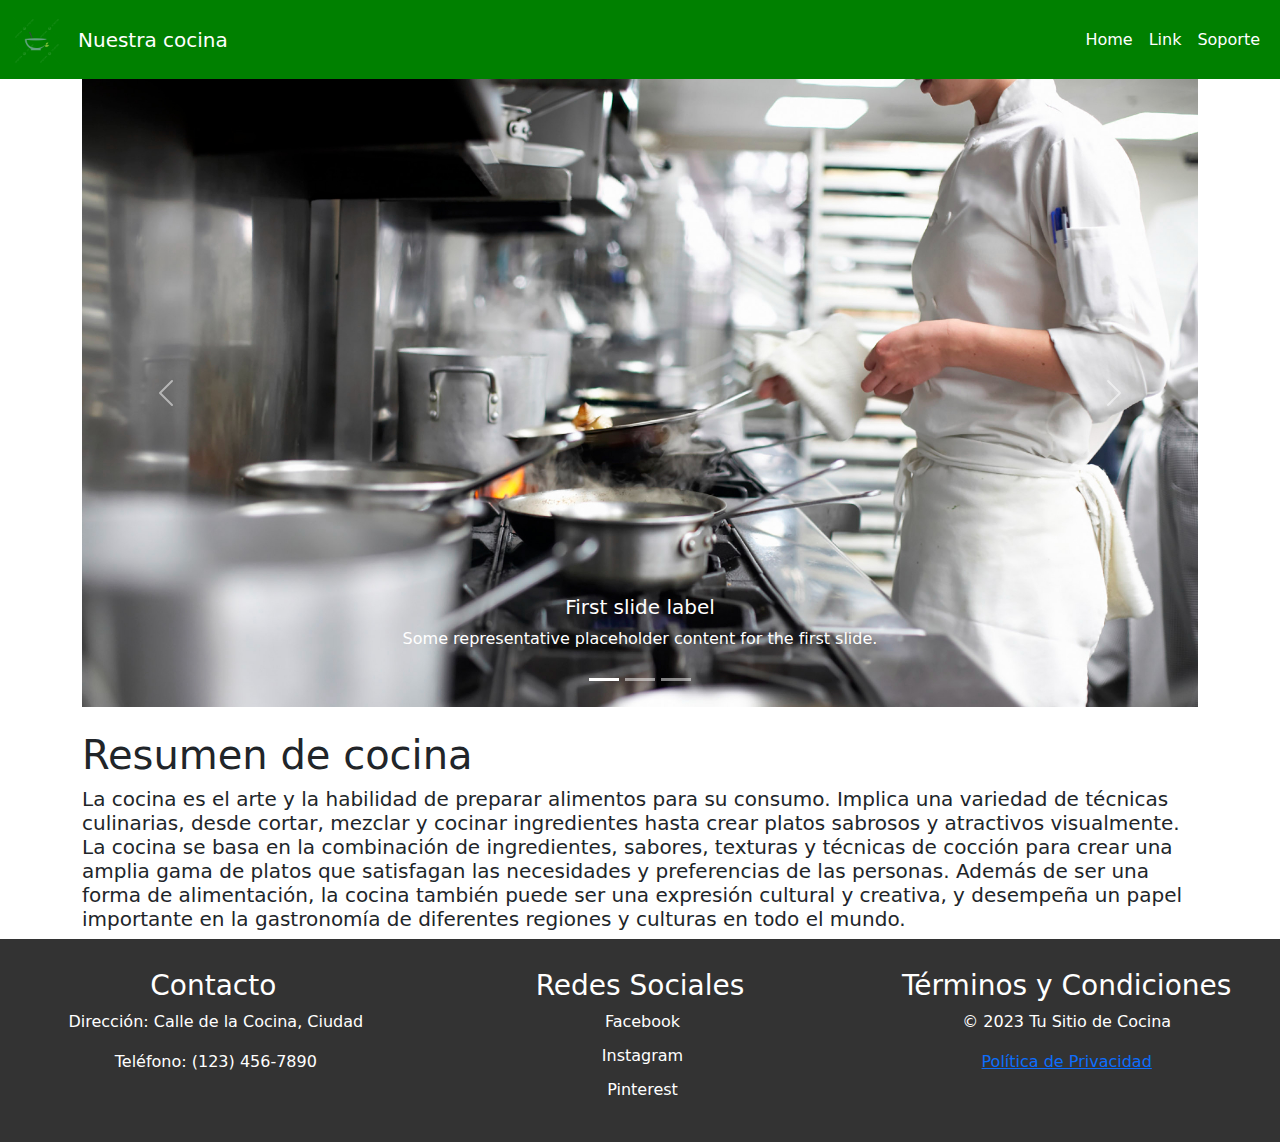
==== index.html @ e3141b08 "final" ====
<!doctype html>
<html lang="es">
<head>
    <meta charset="UTF-8">
    <meta name="viewport"
          content="width=device-width, user-scalable=no, initial-scale=1.0, maximum-scale=1.0, minimum-scale=1.0">
    <meta http-equiv="X-UA-Compatible" content="ie=edge">
    
    <title>Nuestra cocina</title>
    <!-- AQUÍ SE AGREGAN LOS META QUE SIRVEN PARA EL SEO DE LA PAGINA -->
    
    
    
    <!-- CSS BOOTSTRAP LOCAL (IDEAL) -->
    <link rel="stylesheet" href="assets/css/bootstrap/css/bootstrap.min.css">

    <!-- AQUÍ SE AGREGA LOS CSS PERSONALIZADOS -->
    <link rel="stylesheet" href="assets/css/style.css">

</head>
<body>

<nav class="navbar navbar-expand-lg bg-green">
    <div class="container-fluid">
        <a class="navbar-brand" href="#">
            <img src="assets/img/Logo.png" alt="Logo" width="50" height="50" class="d-inline-block align-text-top"></a>
        <a class="navbar-brand " href="index.html">Nuestra cocina</a>
        <button class="navbar-toggler" type="button" data-bs-toggle="collapse" data-bs-target="#navbarSupportedContent" aria-controls="navbarSupportedContent" aria-expanded="false" aria-label="Toggle navigation">
            <span class="navbar-toggler-icon"></span>
        </button>
        <div class="collapse navbar-collapse" id="navbarSupportedContent">
            <ul class="navbar-nav ms-auto mb-2 mb-lg-0">
                <li class="nav-item">
                    <a class="nav-link active text-white" aria-current="page" href="#">Home</a>
                </li>
                <li class="nav-item">
                    <a class="nav-link text-white" href="#">Link</a>
                </li>
                <li class="nav-item">
                    <a class="nav-link text-white" href="#">Soporte</a>
                </li>

            </ul>
        </div>
    </div>
</nav>


<!-- CARRUSEL -->
<div class="container">
<div id="carouselExampleCaptions" class="carousel slide">
    <div class="carousel-indicators">
        <button type="button" data-bs-target="#carouselExampleCaptions" data-bs-slide-to="0" class="active" aria-current="true" aria-label="Slide 1"></button>
        <button type="button" data-bs-target="#carouselExampleCaptions" data-bs-slide-to="1" aria-label="Slide 2"></button>
        <button type="button" data-bs-target="#carouselExampleCaptions" data-bs-slide-to="2" aria-label="Slide 3"></button>
    </div>
    <div class="carousel-inner">
        <div class="carousel-item active">
            <img src="assets/img/chef.jpg" class="d-block w-100 mmx-auto" alt="...">
            <div class="carousel-caption d-none d-md-block">
                <h5>First slide label</h5>
                <p>Some representative placeholder content for the first slide.</p>
            </div>
        </div>
        <div class="carousel-item">
            <img src="assets/img/chef1.jpg" class="d-block w-100 mx-auto" alt="...">
            <div class="carousel-caption d-none d-md-block">
                <h5>Second slide label</h5>
                <p>Some representative placeholder content for the second slide.</p>
            </div>
        </div>
        <div class="carousel-item">
            <img src="assets/img/chef2.jpg" class="d-block w-100 mx-auto" alt="...">
            <div class="carousel-caption d-none d-md-block">
                <h5>Third slide label</h5>
                <p>Some representative placeholder content for the third slide.</p>
            </div>
        </div>
    </div>
    <button class="carousel-control-prev" type="button" data-bs-target="#carouselExampleCaptions" data-bs-slide="prev">
        <span class="carousel-control-prev-icon" aria-hidden="true"></span>
        <span class="visually-hidden">Previous</span>
    </button>
    <button class="carousel-control-next" type="button" data-bs-target="#carouselExampleCaptions" data-bs-slide="next">
        <span class="carousel-control-next-icon" aria-hidden="true"></span>
        <span class="visually-hidden">Next</span>
    </button>
</div>
</div>

<br>
<div class="container">
<h1>Resumen de cocina</h1>
<h5>La cocina es el arte y la habilidad de preparar alimentos para su consumo. Implica una variedad de técnicas culinarias, desde cortar, mezclar y cocinar ingredientes hasta crear platos sabrosos y atractivos visualmente. La cocina se basa en la combinación de ingredientes, sabores, texturas y técnicas de cocción para crear una amplia gama de platos que satisfagan las necesidades y preferencias de las personas. Además de ser una forma de alimentación, la cocina también puede ser una expresión cultural y creativa, y desempeña un papel importante en la gastronomía de diferentes regiones y culturas en todo el mundo.</h5>
</div>

<div class="prueba">
    <div class="toast" role="alert" aria-live="assertive" aria-atomic="true">
        <div class="toast-header">
            <img src="assets/img/logo.jpg" class="rounded me-2" alt="...">
            <strong class="me-auto">Bootstrap</strong>
            <small>11 mins ago</small>
            <button type="button" class="btn-close" data-bs-dismiss="toast" aria-label="Close"></button>
        </div>
        <div class="toast-body">
            Hello, world! This is a toast message.
        </div>
    </div>
</div>
<div class="container-global">
<footer>
    <div class="footer-content">
        <div class="contact-info">
            <h3>Contacto</h3>
            <p><i class="fas fa-map-marker-alt"></i> Dirección: Calle de la Cocina, Ciudad</p>
            <p><i class="fas fa-phone"></i> Teléfono: (123) 456-7890</p>
        </div>
        <div class="social-media">
        <h3>Redes Sociales</h3>
        <a href="#"><i class="fab fa-facebook"></i> Facebook</a>
        <a href="#"><i class="fab fa-instagram"></i> Instagram</a>
        <a href="#"><i class="fab fa-pinterest"></i> Pinterest</a>
    </div>
        <div class="legal-info">
            <h3>Términos y Condiciones</h3>
            <p>© 2023 Tu Sitio de Cocina</p>
            <p><a href="#">Política de Privacidad</a></p>
        </div>
    </div>
</footer>
</div>
    <!-- FIN DEL CONTENIDO DE LA WEB-->
    
    <!-- AQUÍ SE AGREGAN LOS JS PERSONALIZADOS -->

    <!-- JS BOOTSTRAP LOCAL (IDEAL)-->
    <script src="assets/js/bootstrap/js/bootstrap.bundle.min.js"></script>
</body>
</html>
---- assets/css/style.css ----
.bg-green{
    background-color: green;
}
.container-chef{
    width: 1200px;
    height: 600px;
    display: flex;
    justify-content: center;
}
@media (max-width: 1050px) {   .container-chef {     width: 600px;     height: 300px;     /* Otros estilos adicionales si es necesario */   } }

footer {
    background-color: #333;
    color: #fff;
    padding: 20px 0;
    text-align: center;
    position: relative;
    bottom: 0;
    width: 100%;
}

.footer-content {
    display: flex;
    justify-content: space-around;
}
.contact-info, .social-media, .legal-info {
    flex: 1;
    padding: 10px;
}
.contact-info i, .social-media i {
    margin-right: 5px;
}
.social-media a {
    color: #fff;
    text-decoration: none;
    display: block;
    margin-bottom: 10px;
}
.social-media a:hover {
    text-decoration: underline;
}
.navbar-brand {
    color: white;
    text-decoration: none;
    transition: color 0.3s;
}


.navbar-brand:hover {
    color: yellow;
}
.container-global{
    height: ;
    width: ;
}
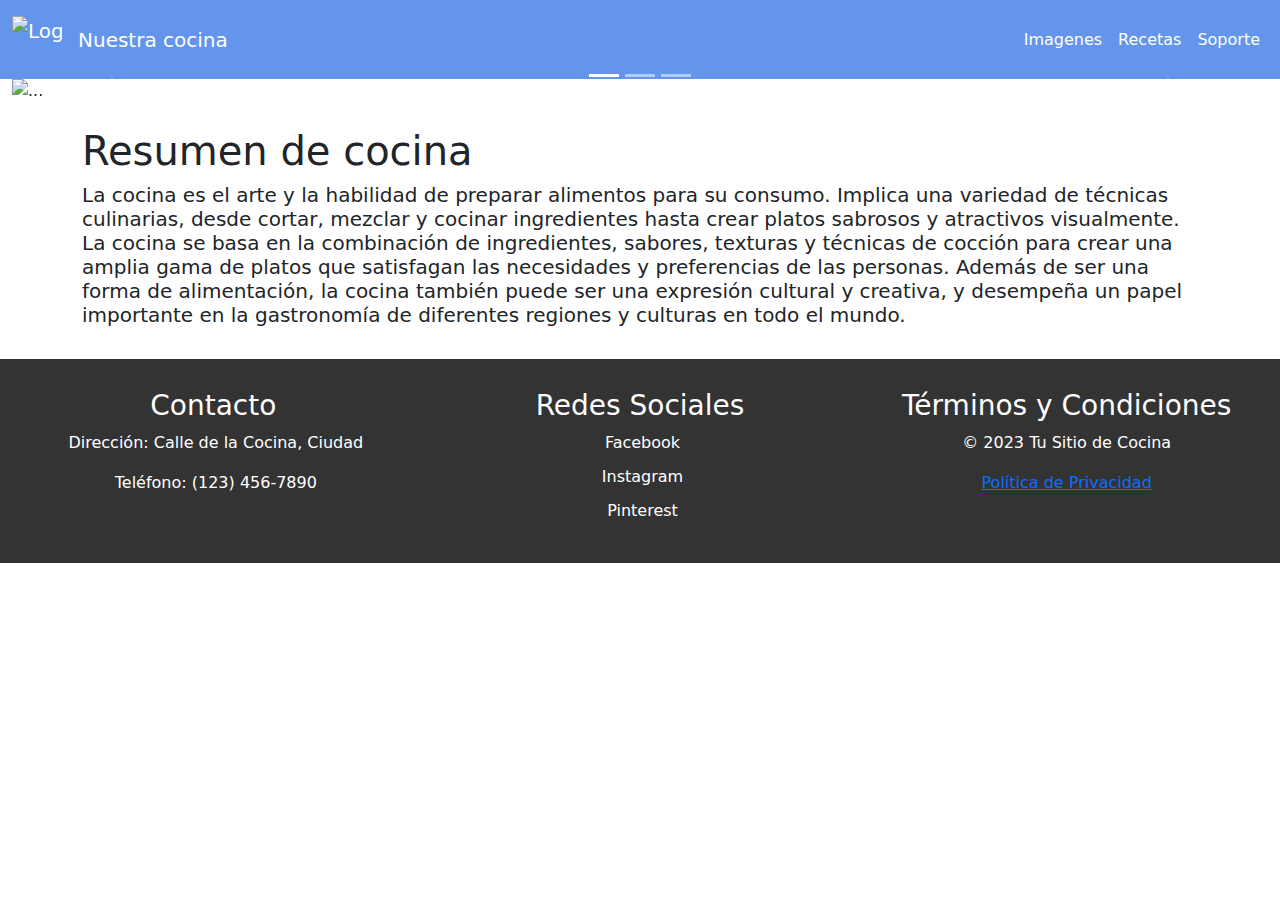
==== commit 09c5db8e: "FinalFinal" ====
--- a/index.html
+++ b/index.html
@@ -16,14 +16,16 @@
 
     <!-- AQUÍ SE AGREGA LOS CSS PERSONALIZADOS -->
     <link rel="stylesheet" href="assets/css/style.css">
+</head>
 
-</head>
+<!-- Menu -->
+
 <body>
-
+<header>
 <nav class="navbar navbar-expand-lg bg-green">
     <div class="container-fluid">
         <a class="navbar-brand" href="#">
-            <img src="assets/img/Logo.png" alt="Logo" width="50" height="50" class="d-inline-block align-text-top"></a>
+            <img src="assets/img/logo1.png" alt="Logo" width="50" height="50" class="d-inline-block align-text-top"></a>
         <a class="navbar-brand " href="index.html">Nuestra cocina</a>
         <button class="navbar-toggler" type="button" data-bs-toggle="collapse" data-bs-target="#navbarSupportedContent" aria-controls="navbarSupportedContent" aria-expanded="false" aria-label="Toggle navigation">
             <span class="navbar-toggler-icon"></span>
@@ -31,23 +33,23 @@
         <div class="collapse navbar-collapse" id="navbarSupportedContent">
             <ul class="navbar-nav ms-auto mb-2 mb-lg-0">
                 <li class="nav-item">
-                    <a class="nav-link active text-white" aria-current="page" href="#">Home</a>
+                    <a class="nav-link active text-white" aria-current="page" href="imagenes.html">Imagenes</a>
                 </li>
                 <li class="nav-item">
-                    <a class="nav-link text-white" href="#">Link</a>
+                    <a class="nav-link text-white" href="recetas.html">Recetas</a>
                 </li>
                 <li class="nav-item">
-                    <a class="nav-link text-white" href="#">Soporte</a>
+                    <a class="nav-link text-white" href="contacto.html">Soporte</a>
                 </li>
 
             </ul>
         </div>
     </div>
 </nav>
-
+</header>
 
 <!-- CARRUSEL -->
-<div class="container">
+<div class="container-fluid">
 <div id="carouselExampleCaptions" class="carousel slide">
     <div class="carousel-indicators">
         <button type="button" data-bs-target="#carouselExampleCaptions" data-bs-slide-to="0" class="active" aria-current="true" aria-label="Slide 1"></button>
@@ -56,24 +58,27 @@
     </div>
     <div class="carousel-inner">
         <div class="carousel-item active">
-            <img src="assets/img/chef.jpg" class="d-block w-100 mmx-auto" alt="...">
+            <img src="assets/img/portada.jpg" class="d-block w-100 mmx-auto" alt="...">
             <div class="carousel-caption d-none d-md-block">
-                <h5>First slide label</h5>
-                <p>Some representative placeholder content for the first slide.</p>
+
+                <h5>"Aprende a cocinar como un chef"</h5>
+                <p>Todas las recetas que necesites</p>
             </div>
         </div>
         <div class="carousel-item">
-            <img src="assets/img/chef1.jpg" class="d-block w-100 mx-auto" alt="...">
+            <img src="assets/img/portada1.jpg" class="d-block w-100 mx-auto" alt="...">
             <div class="carousel-caption d-none d-md-block">
-                <h5>Second slide label</h5>
+
+                <h5>"Recetas nuevas todos los dias"</h5>
                 <p>Some representative placeholder content for the second slide.</p>
             </div>
         </div>
         <div class="carousel-item">
-            <img src="assets/img/chef2.jpg" class="d-block w-100 mx-auto" alt="...">
+            <img src="assets/img/portada2.jpg" class="d-block w-100 mx-auto" alt="...">
             <div class="carousel-caption d-none d-md-block">
-                <h5>Third slide label</h5>
-                <p>Some representative placeholder content for the third slide.</p>
+
+                <h5>"Aprende desde cero"</h5>
+                <p>Proporcionamos todos los materiales que necesitaras</p>
             </div>
         </div>
     </div>
@@ -88,11 +93,16 @@
 </div>
 </div>
 
+
+<!-- Informacion -->
+
 <br>
 <div class="container">
 <h1>Resumen de cocina</h1>
 <h5>La cocina es el arte y la habilidad de preparar alimentos para su consumo. Implica una variedad de técnicas culinarias, desde cortar, mezclar y cocinar ingredientes hasta crear platos sabrosos y atractivos visualmente. La cocina se basa en la combinación de ingredientes, sabores, texturas y técnicas de cocción para crear una amplia gama de platos que satisfagan las necesidades y preferencias de las personas. Además de ser una forma de alimentación, la cocina también puede ser una expresión cultural y creativa, y desempeña un papel importante en la gastronomía de diferentes regiones y culturas en todo el mundo.</h5>
 </div>
+<br>
+<!-- parte inferior -->
 
 <div class="prueba">
     <div class="toast" role="alert" aria-live="assertive" aria-atomic="true">
--- a/assets/css/style.css
+++ b/assets/css/style.css
@@ -1,5 +1,5 @@
 .bg-green{
-    background-color: green;
+    background-color: cornflowerblue;
 }
 .container-chef{
     width: 1200px;
@@ -49,7 +49,11 @@
 .navbar-brand:hover {
     color: yellow;
 }
+
+.nav-item:hover{
+    color: yellow;
+}
 .container-global{
-    height: ;
-    width: ;
+    /*height: ;
+    width: */
 }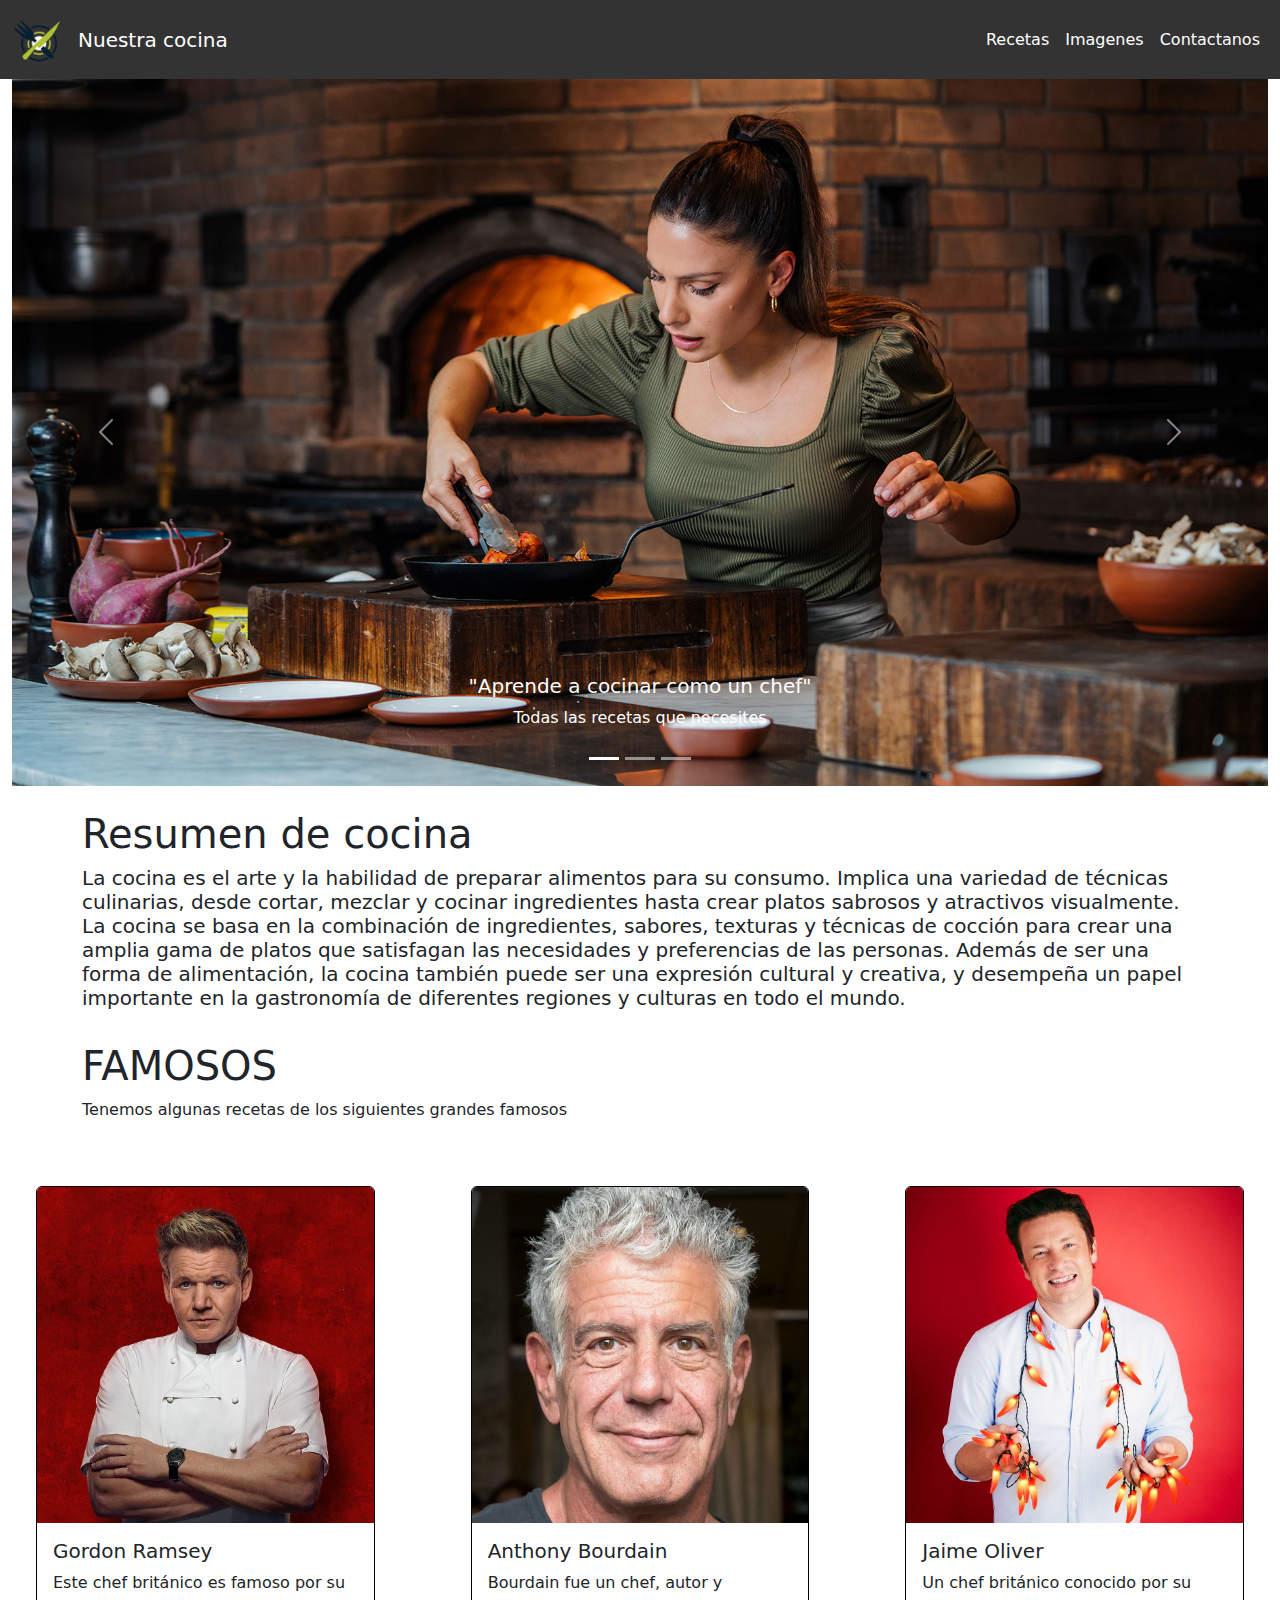
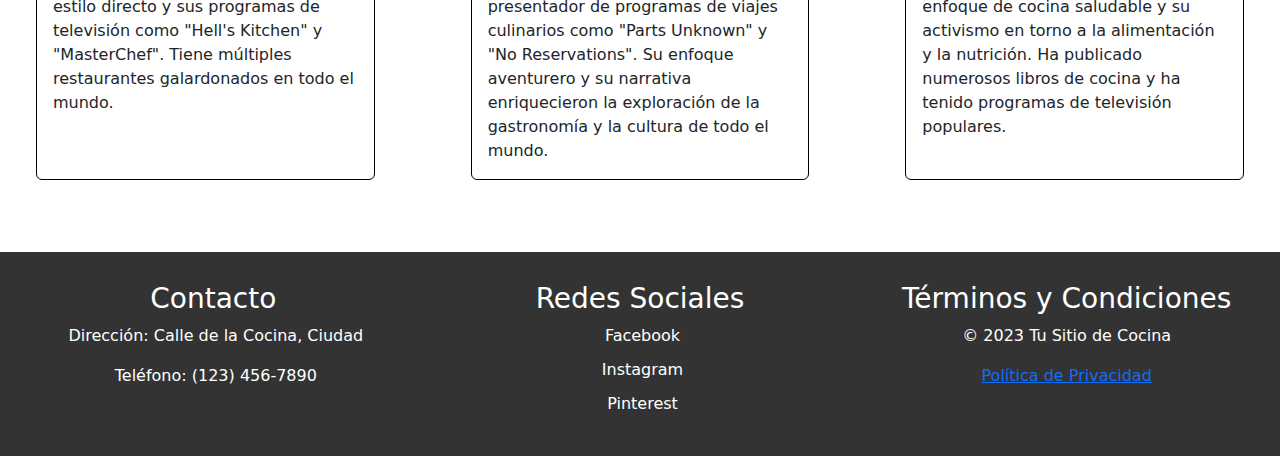
==== commit 89345365: "proyecto" ====
--- a/index.html
+++ b/index.html
@@ -27,21 +27,20 @@
         <a class="navbar-brand" href="#">
             <img src="assets/img/logo1.png" alt="Logo" width="50" height="50" class="d-inline-block align-text-top"></a>
         <a class="navbar-brand " href="index.html">Nuestra cocina</a>
-        <button class="navbar-toggler" type="button" data-bs-toggle="collapse" data-bs-target="#navbarSupportedContent" aria-controls="navbarSupportedContent" aria-expanded="false" aria-label="Toggle navigation">
-            <span class="navbar-toggler-icon"></span>
+        <button class="navbar-toggler custom-white-icon" type="button" data-bs-toggle="collapse" data-bs-target="#navbarSupportedContent" aria-controls="navbarSupportedContent" aria-expanded="false" aria-label="Toggle navigation">
+            <span class="navbar-toggler-icon custom-white-icon"></span>
         </button>
         <div class="collapse navbar-collapse" id="navbarSupportedContent">
             <ul class="navbar-nav ms-auto mb-2 mb-lg-0">
                 <li class="nav-item">
-                    <a class="nav-link active text-white" aria-current="page" href="imagenes.html">Imagenes</a>
+                    <a class="nav-link active text-white" aria-current="page" href="imagenes.html">Recetas</a>
                 </li>
                 <li class="nav-item">
-                    <a class="nav-link text-white" href="recetas.html">Recetas</a>
+                    <a class="nav-link text-white" href="recetas.html">Imagenes</a>
                 </li>
                 <li class="nav-item">
-                    <a class="nav-link text-white" href="contacto.html">Soporte</a>
+                    <a class="nav-link text-white" href="contacto.html">Contactanos</a>
                 </li>
-
             </ul>
         </div>
     </div>
@@ -70,7 +69,7 @@
             <div class="carousel-caption d-none d-md-block">
 
                 <h5>"Recetas nuevas todos los dias"</h5>
-                <p>Some representative placeholder content for the second slide.</p>
+                <p>De tus chefs favoritos</p>
             </div>
         </div>
         <div class="carousel-item">
@@ -78,7 +77,7 @@
             <div class="carousel-caption d-none d-md-block">
 
                 <h5>"Aprende desde cero"</h5>
-                <p>Proporcionamos todos los materiales que necesitaras</p>
+                <p>Te daremos todos los ingredientes</p>
             </div>
         </div>
     </div>
@@ -102,43 +101,52 @@
 <h5>La cocina es el arte y la habilidad de preparar alimentos para su consumo. Implica una variedad de técnicas culinarias, desde cortar, mezclar y cocinar ingredientes hasta crear platos sabrosos y atractivos visualmente. La cocina se basa en la combinación de ingredientes, sabores, texturas y técnicas de cocción para crear una amplia gama de platos que satisfagan las necesidades y preferencias de las personas. Además de ser una forma de alimentación, la cocina también puede ser una expresión cultural y creativa, y desempeña un papel importante en la gastronomía de diferentes regiones y culturas en todo el mundo.</h5>
 </div>
 <br>
-<!-- parte inferior -->
 
-<div class="prueba">
-    <div class="toast" role="alert" aria-live="assertive" aria-atomic="true">
-        <div class="toast-header">
-            <img src="assets/img/logo.jpg" class="rounded me-2" alt="...">
-            <strong class="me-auto">Bootstrap</strong>
-            <small>11 mins ago</small>
-            <button type="button" class="btn-close" data-bs-dismiss="toast" aria-label="Close"></button>
+<!-- Famosos -->
+
+<div class="container">
+    <h1>FAMOSOS</h1>
+    <p>Tenemos algunas recetas de los siguientes grandes famosos</p>
+</div>
+
+<div class="row row-cols-1 row-cols-md-3 g-4">
+    <div class="col p-5">
+        <div class="card border-black h-100">
+            <img src="assets/img/gordon.jpg" class="card-img-top" alt="...">
+            <div class="card-body">
+                <h5 class="card-title">Gordon Ramsey</h5>
+                <p class="card-text">Este chef británico es famoso por su estilo directo y sus programas de televisión como "Hell's Kitchen" y "MasterChef". Tiene múltiples restaurantes galardonados en todo el mundo.</p>
+            </div>
         </div>
-        <div class="toast-body">
-            Hello, world! This is a toast message.
+    </div>
+
+    <div class="col p-5">
+        <div class="card border-black h-100">
+            <img src="assets/img/tipo1.jpg" class="card-img-top" alt="...">
+            <div class="card-body">
+                <h5 class="card-title">Anthony Bourdain</h5>
+                <p class="card-text">Bourdain fue un chef, autor y presentador de programas de viajes culinarios como "Parts Unknown" y "No Reservations". Su enfoque aventurero y su narrativa enriquecieron la exploración de la gastronomía y la cultura de todo el mundo.</p>
+            </div>
+        </div>
+    </div>
+
+    <div class="col p-5">
+        <div class="card border-black h-100">
+            <img src="assets/img/tipo2.jpg" class="card-img-top" alt="...">
+            <div class="card-body">
+                <h5 class="card-title">Jaime Oliver</h5>
+                <p class="card-text">Un chef británico conocido por su enfoque de cocina saludable y su activismo en torno a la alimentación y la nutrición. Ha publicado numerosos libros de cocina y ha tenido programas de televisión populares.</p>
+            </div>
         </div>
     </div>
 </div>
-<div class="container-global">
-<footer>
-    <div class="footer-content">
-        <div class="contact-info">
-            <h3>Contacto</h3>
-            <p><i class="fas fa-map-marker-alt"></i> Dirección: Calle de la Cocina, Ciudad</p>
-            <p><i class="fas fa-phone"></i> Teléfono: (123) 456-7890</p>
-        </div>
-        <div class="social-media">
-        <h3>Redes Sociales</h3>
-        <a href="#"><i class="fab fa-facebook"></i> Facebook</a>
-        <a href="#"><i class="fab fa-instagram"></i> Instagram</a>
-        <a href="#"><i class="fab fa-pinterest"></i> Pinterest</a>
-    </div>
-        <div class="legal-info">
-            <h3>Términos y Condiciones</h3>
-            <p>© 2023 Tu Sitio de Cocina</p>
-            <p><a href="#">Política de Privacidad</a></p>
-        </div>
-    </div>
-</footer>
-</div>
+
+<br>
+
+<!-- parte inferior -->
+
+
+
     <!-- FIN DEL CONTENIDO DE LA WEB-->
     
     <!-- AQUÍ SE AGREGAN LOS JS PERSONALIZADOS -->
@@ -146,4 +154,26 @@
     <!-- JS BOOTSTRAP LOCAL (IDEAL)-->
     <script src="assets/js/bootstrap/js/bootstrap.bundle.min.js"></script>
 </body>
+<div class="container-global1">
+    <footer>
+        <div class="footer-content">
+            <div class="contact-info">
+                <h3>Contacto</h3>
+                <p><i class="fas fa-map-marker-alt"></i> Dirección: Calle de la Cocina, Ciudad</p>
+                <p><i class="fas fa-phone"></i> Teléfono: (123) 456-7890</p>
+            </div>
+            <div class="social-media">
+                <h3>Redes Sociales</h3>
+                <a href="https://www.facebook.com"><i class="fab fa-facebook"></i> Facebook</a>
+                <a href="https://www.instagram.com"><i class="fab fa-instagram"></i> Instagram</a>
+                <a href="https://www.pinterest.com"><i class="fab fa-pinterest"></i> Pinterest</a>
+            </div>
+            <div class="legal-info">
+                <h3>Términos y Condiciones</h3>
+                <p>© 2023 Tu Sitio de Cocina</p>
+                <p><a href="https://docs.google.com/document/d/1N4qWHSq5qyp-2RDHGKJ8KRUHoCc4axzwyCjHVe-6NaQ/edit?usp=sharing">Política de Privacidad</a></p>
+            </div>
+        </div>
+    </footer>
+</div>
 </html>--- a/assets/css/style.css
+++ b/assets/css/style.css
@@ -1,5 +1,5 @@
 .bg-green{
-    background-color: cornflowerblue;
+    background-color: #333333;
 }
 .container-chef{
     width: 1200px;
@@ -53,7 +53,28 @@
 .nav-item:hover{
     color: yellow;
 }
+
+
+.carousel-item{
+    max-height: 800px;
+}
+
+
+.custom-white-icon{
+    background-color: #fff;
+}
+
 .container-global{
-    /*height: ;
-    width: */
-}+    position: absolute;
+    left: 0;
+    bottom: 0;
+    width: 100%;
+}
+
+.container-global1{
+    position: relative;
+    left: 0;
+    bottom: 0;
+    width: 100%;
+}
+
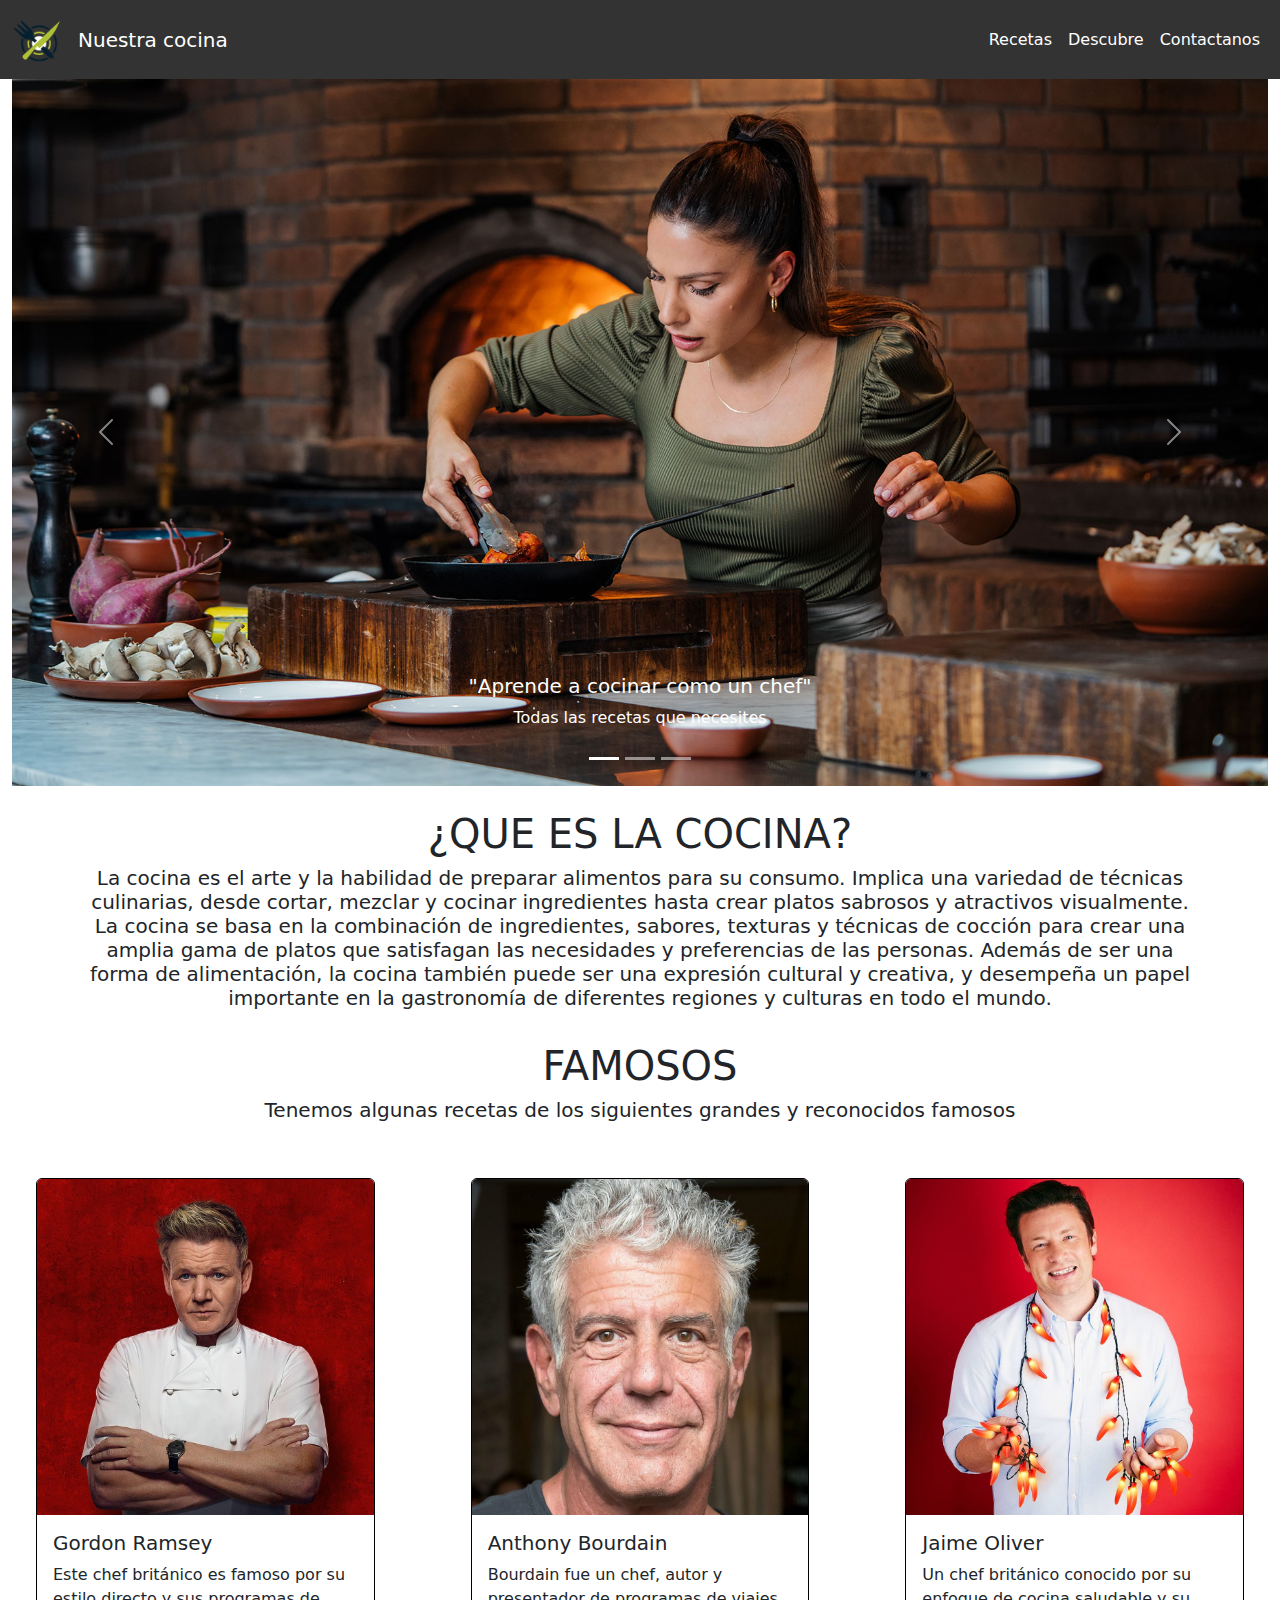
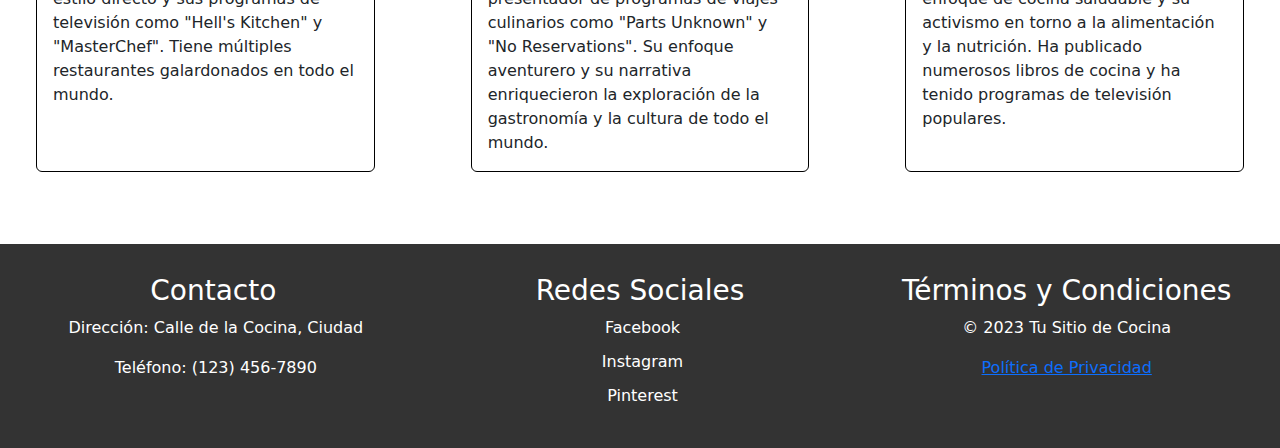
==== commit 369552b4: "Terminado" ====
--- a/index.html
+++ b/index.html
@@ -36,7 +36,7 @@
                     <a class="nav-link active text-white" aria-current="page" href="imagenes.html">Recetas</a>
                 </li>
                 <li class="nav-item">
-                    <a class="nav-link text-white" href="recetas.html">Imagenes</a>
+                    <a class="nav-link text-white" href="recetas.html">Descubre</a>
                 </li>
                 <li class="nav-item">
                     <a class="nav-link text-white" href="contacto.html">Contactanos</a>
@@ -96,17 +96,17 @@
 <!-- Informacion -->
 
 <br>
-<div class="container">
-<h1>Resumen de cocina</h1>
+<div class="container text-lg-center">
+<h1>¿QUE ES LA COCINA?</h1>
 <h5>La cocina es el arte y la habilidad de preparar alimentos para su consumo. Implica una variedad de técnicas culinarias, desde cortar, mezclar y cocinar ingredientes hasta crear platos sabrosos y atractivos visualmente. La cocina se basa en la combinación de ingredientes, sabores, texturas y técnicas de cocción para crear una amplia gama de platos que satisfagan las necesidades y preferencias de las personas. Además de ser una forma de alimentación, la cocina también puede ser una expresión cultural y creativa, y desempeña un papel importante en la gastronomía de diferentes regiones y culturas en todo el mundo.</h5>
 </div>
 <br>
 
 <!-- Famosos -->
 
-<div class="container">
+<div class="container text-lg-center">
     <h1>FAMOSOS</h1>
-    <p>Tenemos algunas recetas de los siguientes grandes famosos</p>
+    <h5>Tenemos algunas recetas de los siguientes grandes y reconocidos famosos</h5>
 </div>
 
 <div class="row row-cols-1 row-cols-md-3 g-4">
@@ -116,6 +116,7 @@
             <div class="card-body">
                 <h5 class="card-title">Gordon Ramsey</h5>
                 <p class="card-text">Este chef británico es famoso por su estilo directo y sus programas de televisión como "Hell's Kitchen" y "MasterChef". Tiene múltiples restaurantes galardonados en todo el mundo.</p>
+
             </div>
         </div>
     </div>
